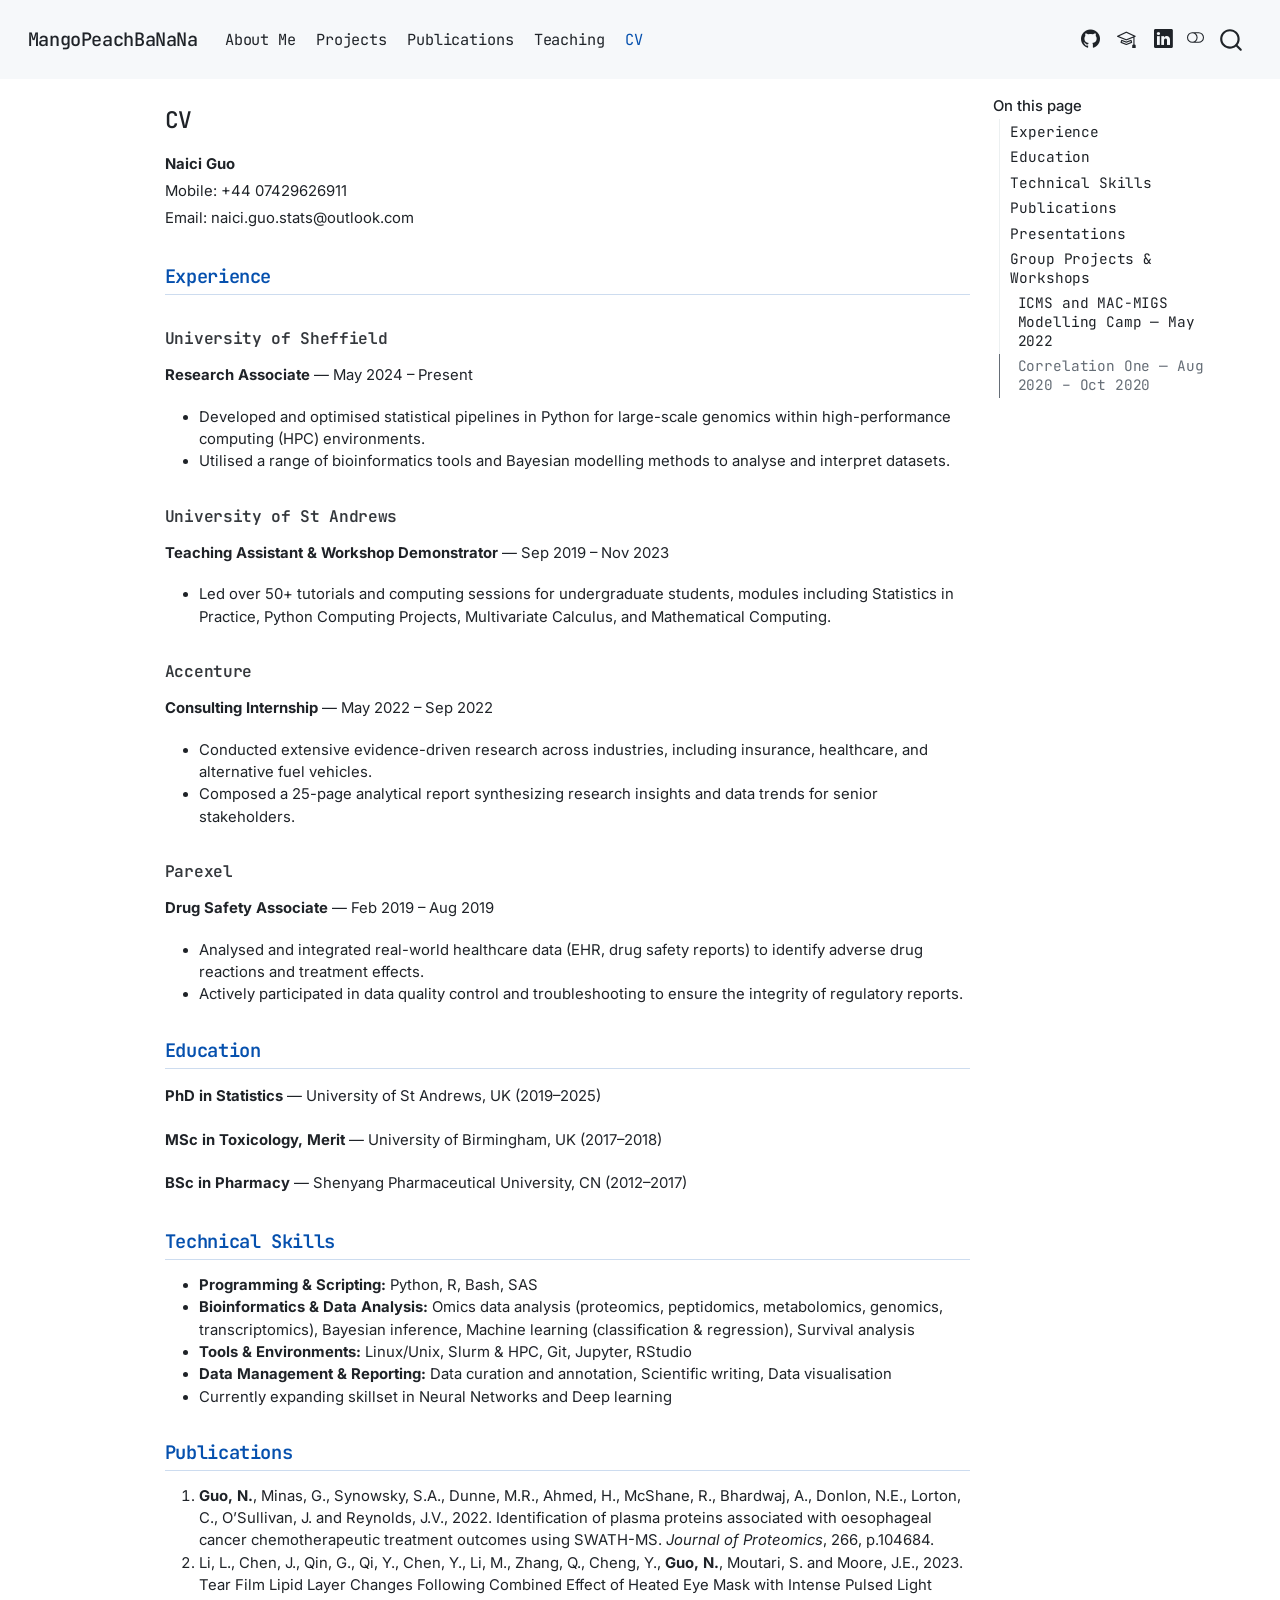
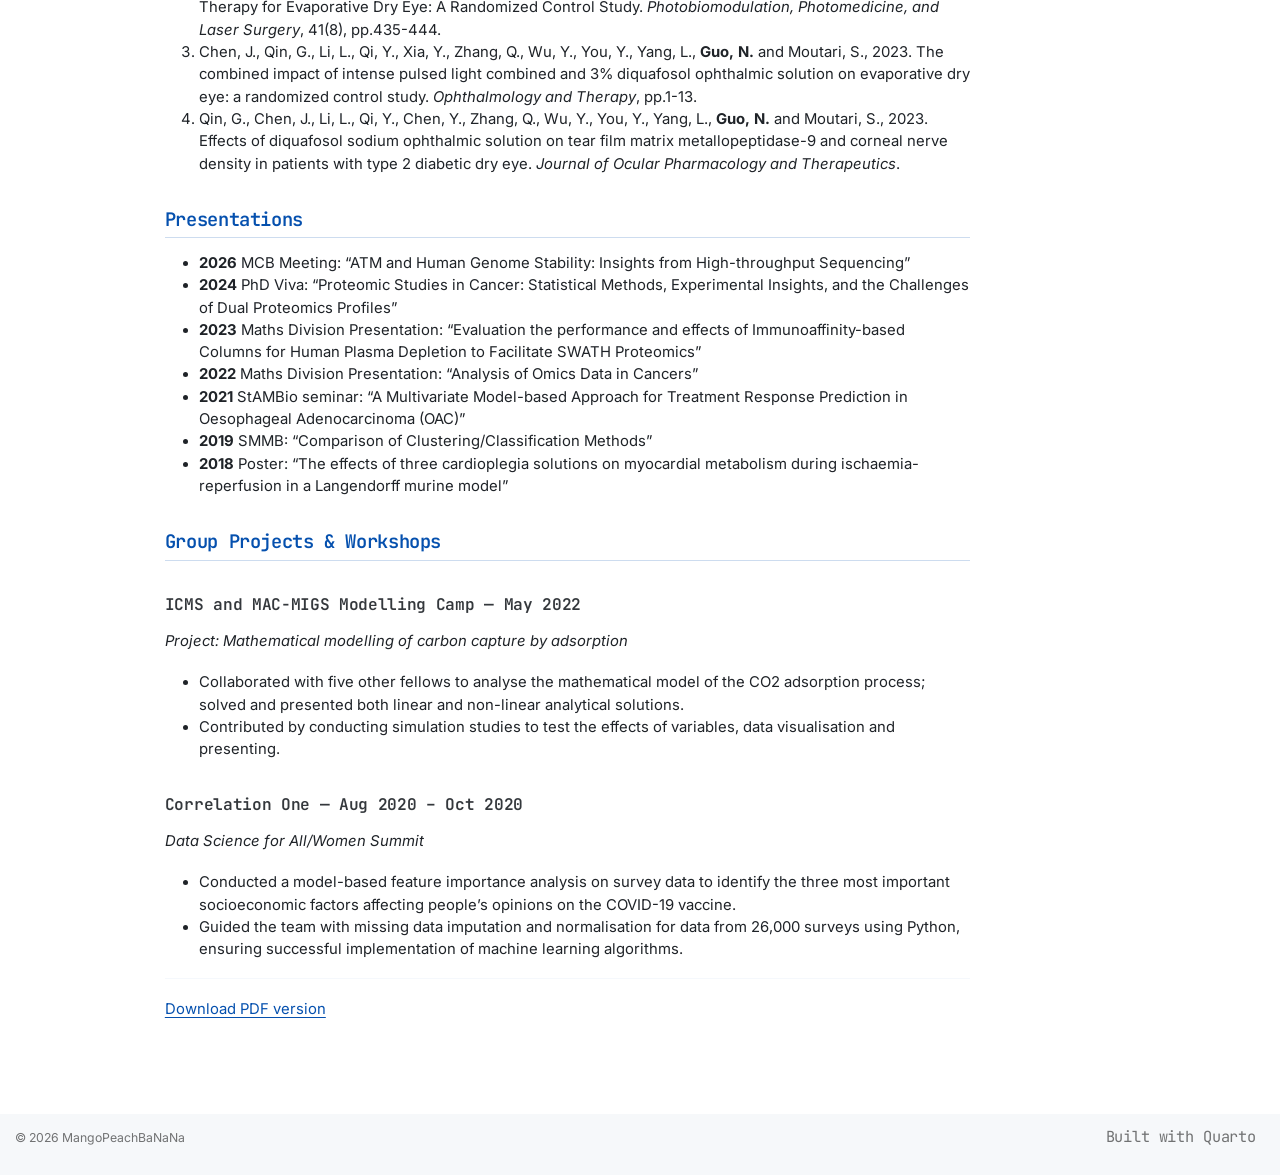
==== docs/CV.html @ f7fe8e51 "Switch to docs/ folder deployment" ====
<!DOCTYPE html>
<html xmlns="http://www.w3.org/1999/xhtml" lang="en" xml:lang="en"><head>

<meta charset="utf-8">
<meta name="generator" content="quarto-1.8.27">

<meta name="viewport" content="width=device-width, initial-scale=1.0, user-scalable=yes">


<title>CV – MangoPeachBaNaNa</title>
<style>
code{white-space: pre-wrap;}
span.smallcaps{font-variant: small-caps;}
div.columns{display: flex; gap: min(4vw, 1.5em);}
div.column{flex: auto; overflow-x: auto;}
div.hanging-indent{margin-left: 1.5em; text-indent: -1.5em;}
ul.task-list{list-style: none;}
ul.task-list li input[type="checkbox"] {
  width: 0.8em;
  margin: 0 0.8em 0.2em -1em; /* quarto-specific, see https://github.com/quarto-dev/quarto-cli/issues/4556 */ 
  vertical-align: middle;
}
</style>


<script src="site_libs/quarto-nav/quarto-nav.js"></script>
<script src="site_libs/quarto-nav/headroom.min.js"></script>
<script src="site_libs/clipboard/clipboard.min.js"></script>
<script src="site_libs/quarto-search/autocomplete.umd.js"></script>
<script src="site_libs/quarto-search/fuse.min.js"></script>
<script src="site_libs/quarto-search/quarto-search.js"></script>
<meta name="quarto:offset" content="./">
<script src="site_libs/quarto-html/quarto.js" type="module"></script>
<script src="site_libs/quarto-html/tabsets/tabsets.js" type="module"></script>
<script src="site_libs/quarto-html/axe/axe-check.js" type="module"></script>
<script src="site_libs/quarto-html/popper.min.js"></script>
<script src="site_libs/quarto-html/tippy.umd.min.js"></script>
<script src="site_libs/quarto-html/anchor.min.js"></script>
<link href="site_libs/quarto-html/tippy.css" rel="stylesheet">
<link href="site_libs/quarto-html/quarto-syntax-highlighting-1db93ad564941799b89f6d85020963cd.css" rel="stylesheet" class="quarto-color-scheme" id="quarto-text-highlighting-styles">
<link href="site_libs/quarto-html/quarto-syntax-highlighting-dark-fd24eeb1afc0716289c82790ee1a7115.css" rel="stylesheet" class="quarto-color-scheme quarto-color-alternate" id="quarto-text-highlighting-styles">
<link href="site_libs/quarto-html/quarto-syntax-highlighting-1db93ad564941799b89f6d85020963cd.css" rel="stylesheet" class="quarto-color-scheme-extra" id="quarto-text-highlighting-styles">
<script src="site_libs/bootstrap/bootstrap.min.js"></script>
<link href="site_libs/bootstrap/bootstrap-icons.css" rel="stylesheet">
<link href="site_libs/bootstrap/bootstrap-f5eb65f6535cfbf44bdd7aae90d373fe.min.css" rel="stylesheet" append-hash="true" class="quarto-color-scheme" id="quarto-bootstrap" data-mode="light">
<link href="site_libs/bootstrap/bootstrap-dark-f8e4020b0d215e789e7d30422905dccf.min.css" rel="stylesheet" append-hash="true" class="quarto-color-scheme quarto-color-alternate" id="quarto-bootstrap" data-mode="dark">
<link href="site_libs/bootstrap/bootstrap-f5eb65f6535cfbf44bdd7aae90d373fe.min.css" rel="stylesheet" append-hash="true" class="quarto-color-scheme-extra" id="quarto-bootstrap" data-mode="light">
<script id="quarto-search-options" type="application/json">{
  "location": "navbar",
  "copy-button": false,
  "collapse-after": 3,
  "panel-placement": "end",
  "type": "overlay",
  "limit": 50,
  "keyboard-shortcut": [
    "f",
    "/",
    "s"
  ],
  "show-item-context": false,
  "language": {
    "search-no-results-text": "No results",
    "search-matching-documents-text": "matching documents",
    "search-copy-link-title": "Copy link to search",
    "search-hide-matches-text": "Hide additional matches",
    "search-more-match-text": "more match in this document",
    "search-more-matches-text": "more matches in this document",
    "search-clear-button-title": "Clear",
    "search-text-placeholder": "",
    "search-detached-cancel-button-title": "Cancel",
    "search-submit-button-title": "Submit",
    "search-label": "Search"
  }
}</script>
<style>html{ scroll-behavior: smooth; }</style>


<link rel="stylesheet" href="styles.css">
</head>

<body class="nav-fixed quarto-light"><script id="quarto-html-before-body" type="application/javascript">
    const toggleBodyColorMode = (bsSheetEl) => {
      const mode = bsSheetEl.getAttribute("data-mode");
      const bodyEl = window.document.querySelector("body");
      if (mode === "dark") {
        bodyEl.classList.add("quarto-dark");
        bodyEl.classList.remove("quarto-light");
      } else {
        bodyEl.classList.add("quarto-light");
        bodyEl.classList.remove("quarto-dark");
      }
    }
    const toggleBodyColorPrimary = () => {
      const bsSheetEl = window.document.querySelector("link#quarto-bootstrap:not([rel=disabled-stylesheet])");
      if (bsSheetEl) {
        toggleBodyColorMode(bsSheetEl);
      }
    }
    const setColorSchemeToggle = (alternate) => {
      const toggles = window.document.querySelectorAll('.quarto-color-scheme-toggle');
      for (let i=0; i < toggles.length; i++) {
        const toggle = toggles[i];
        if (toggle) {
          if (alternate) {
            toggle.classList.add("alternate");
          } else {
            toggle.classList.remove("alternate");
          }
        }
      }
    };
    const toggleColorMode = (alternate) => {
      // Switch the stylesheets
      const primaryStylesheets = window.document.querySelectorAll('link.quarto-color-scheme:not(.quarto-color-alternate)');
      const alternateStylesheets = window.document.querySelectorAll('link.quarto-color-scheme.quarto-color-alternate');
      manageTransitions('#quarto-margin-sidebar .nav-link', false);
      if (alternate) {
        // note: dark is layered on light, we don't disable primary!
        enableStylesheet(alternateStylesheets);
        for (const sheetNode of alternateStylesheets) {
          if (sheetNode.id === "quarto-bootstrap") {
            toggleBodyColorMode(sheetNode);
          }
        }
      } else {
        disableStylesheet(alternateStylesheets);
        enableStylesheet(primaryStylesheets)
        toggleBodyColorPrimary();
      }
      manageTransitions('#quarto-margin-sidebar .nav-link', true);
      // Switch the toggles
      setColorSchemeToggle(alternate)
      // Hack to workaround the fact that safari doesn't
      // properly recolor the scrollbar when toggling (#1455)
      if (navigator.userAgent.indexOf('Safari') > 0 && navigator.userAgent.indexOf('Chrome') == -1) {
        manageTransitions("body", false);
        window.scrollTo(0, 1);
        setTimeout(() => {
          window.scrollTo(0, 0);
          manageTransitions("body", true);
        }, 40);
      }
    }
    const disableStylesheet = (stylesheets) => {
      for (let i=0; i < stylesheets.length; i++) {
        const stylesheet = stylesheets[i];
        stylesheet.rel = 'disabled-stylesheet';
      }
    }
    const enableStylesheet = (stylesheets) => {
      for (let i=0; i < stylesheets.length; i++) {
        const stylesheet = stylesheets[i];
        if(stylesheet.rel !== 'stylesheet') { // for Chrome, which will still FOUC without this check
          stylesheet.rel = 'stylesheet';
        }
      }
    }
    const manageTransitions = (selector, allowTransitions) => {
      const els = window.document.querySelectorAll(selector);
      for (let i=0; i < els.length; i++) {
        const el = els[i];
        if (allowTransitions) {
          el.classList.remove('notransition');
        } else {
          el.classList.add('notransition');
        }
      }
    }
    const isFileUrl = () => {
      return window.location.protocol === 'file:';
    }
    const hasAlternateSentinel = () => {
      let styleSentinel = getColorSchemeSentinel();
      if (styleSentinel !== null) {
        return styleSentinel === "alternate";
      } else {
        return false;
      }
    }
    const setStyleSentinel = (alternate) => {
      const value = alternate ? "alternate" : "default";
      if (!isFileUrl()) {
        window.localStorage.setItem("quarto-color-scheme", value);
      } else {
        localAlternateSentinel = value;
      }
    }
    const getColorSchemeSentinel = () => {
      if (!isFileUrl()) {
        const storageValue = window.localStorage.getItem("quarto-color-scheme");
        return storageValue != null ? storageValue : localAlternateSentinel;
      } else {
        return localAlternateSentinel;
      }
    }
    const toggleGiscusIfUsed = (isAlternate, darkModeDefault) => {
      const baseTheme = document.querySelector('#giscus-base-theme')?.value ?? 'light';
      const alternateTheme = document.querySelector('#giscus-alt-theme')?.value ?? 'dark';
      let newTheme = '';
      if(authorPrefersDark) {
        newTheme = isAlternate ? baseTheme : alternateTheme;
      } else {
        newTheme = isAlternate ? alternateTheme : baseTheme;
      }
      const changeGiscusTheme = () => {
        // From: https://github.com/giscus/giscus/issues/336
        const sendMessage = (message) => {
          const iframe = document.querySelector('iframe.giscus-frame');
          if (!iframe) return;
          iframe.contentWindow.postMessage({ giscus: message }, 'https://giscus.app');
        }
        sendMessage({
          setConfig: {
            theme: newTheme
          }
        });
      }
      const isGiscussLoaded = window.document.querySelector('iframe.giscus-frame') !== null;
      if (isGiscussLoaded) {
        changeGiscusTheme();
      }
    };
    const authorPrefersDark = false;
    const queryPrefersDark = window.matchMedia('(prefers-color-scheme: dark)');
    const darkModeDefault = queryPrefersDark.matches;
      document.querySelector('link#quarto-text-highlighting-styles.quarto-color-scheme-extra').rel = 'disabled-stylesheet';
      document.querySelector('link#quarto-bootstrap.quarto-color-scheme-extra').rel = 'disabled-stylesheet';
    let localAlternateSentinel = darkModeDefault ? 'alternate' : 'default';
    // Dark / light mode switch
    window.quartoToggleColorScheme = () => {
      // Read the current dark / light value
      let toAlternate = !hasAlternateSentinel();
      toggleColorMode(toAlternate);
      setStyleSentinel(toAlternate);
      toggleGiscusIfUsed(toAlternate, darkModeDefault);
      window.dispatchEvent(new Event('resize'));
    };
    queryPrefersDark.addEventListener("change", e => {
      if(window.localStorage.getItem("quarto-color-scheme") !== null)
        return;
      const alternate = e.matches
      toggleColorMode(alternate);
      localAlternateSentinel = e.matches ? 'alternate' : 'default'; // this is used alongside local storage!
      toggleGiscusIfUsed(alternate, darkModeDefault);
    });
    // Switch to dark mode if need be
    if (hasAlternateSentinel()) {
      toggleColorMode(true);
    } else {
      toggleColorMode(false);
    }
  </script>

<div id="quarto-search-results"></div>
  <header id="quarto-header" class="headroom fixed-top">
    <nav class="navbar navbar-expand-lg " data-bs-theme="dark">
      <div class="navbar-container container-fluid">
      <div class="navbar-brand-container mx-auto">
    <a class="navbar-brand" href="./index.html">
    <span class="navbar-title">MangoPeachBaNaNa</span>
    </a>
  </div>
            <div id="quarto-search" class="" title="Search"></div>
          <button class="navbar-toggler" type="button" data-bs-toggle="collapse" data-bs-target="#navbarCollapse" aria-controls="navbarCollapse" role="menu" aria-expanded="false" aria-label="Toggle navigation" onclick="if (window.quartoToggleHeadroom) { window.quartoToggleHeadroom(); }">
  <span class="navbar-toggler-icon"></span>
</button>
          <div class="collapse navbar-collapse" id="navbarCollapse">
            <ul class="navbar-nav navbar-nav-scroll me-auto">
  <li class="nav-item">
    <a class="nav-link" href="./index.html"> 
<span class="menu-text">About Me</span></a>
  </li>  
  <li class="nav-item">
    <a class="nav-link" href="./projects.html"> 
<span class="menu-text">Projects</span></a>
  </li>  
  <li class="nav-item">
    <a class="nav-link" href="./publications.html"> 
<span class="menu-text">Publications</span></a>
  </li>  
  <li class="nav-item">
    <a class="nav-link" href="./teaching.html"> 
<span class="menu-text">Teaching</span></a>
  </li>  
  <li class="nav-item">
    <a class="nav-link active" href="./CV.html" aria-current="page"> 
<span class="menu-text">CV</span></a>
  </li>  
</ul>
            <ul class="navbar-nav navbar-nav-scroll ms-auto">
  <li class="nav-item compact">
    <a class="nav-link" href="https://github.com/MangoPeachBaNaNa"> <i class="bi bi-github" role="img">
</i> 
<span class="menu-text"></span></a>
  </li>  
  <li class="nav-item compact">
    <a class="nav-link" href="https://scholar.google.com/citations?user=-y4a2zUAAAAJ&amp;hl=en" target="_blank"> <i class="bi bi-mortarboard" role="img" aria-label="Google Scholar">
</i> 
<span class="menu-text"></span></a>
  </li>  
  <li class="nav-item compact">
    <a class="nav-link" href="https://www.linkedin.com/in/naici-guo/"> <i class="bi bi-linkedin" role="img">
</i> 
<span class="menu-text"></span></a>
  </li>  
</ul>
          </div> <!-- /navcollapse -->
            <div class="quarto-navbar-tools">
  <a href="" class="quarto-color-scheme-toggle quarto-navigation-tool  px-1" onclick="window.quartoToggleColorScheme(); return false;" title="Toggle dark mode"><i class="bi"></i></a>
</div>
      </div> <!-- /container-fluid -->
    </nav>
</header>
<!-- content -->
<div id="quarto-content" class="quarto-container page-columns page-rows-contents page-layout-article page-navbar">
<!-- sidebar -->
<!-- margin-sidebar -->
    <div id="quarto-margin-sidebar" class="sidebar margin-sidebar">
        <nav id="TOC" role="doc-toc" class="toc-active">
    <h2 id="toc-title">On this page</h2>
   
  <ul>
  <li><a href="#experience" id="toc-experience" class="nav-link active" data-scroll-target="#experience">Experience</a>
  <ul class="collapse">
  <li><a href="#university-of-sheffield" id="toc-university-of-sheffield" class="nav-link" data-scroll-target="#university-of-sheffield">University of Sheffield</a></li>
  <li><a href="#university-of-st-andrews" id="toc-university-of-st-andrews" class="nav-link" data-scroll-target="#university-of-st-andrews">University of St Andrews</a></li>
  <li><a href="#accenture" id="toc-accenture" class="nav-link" data-scroll-target="#accenture">Accenture</a></li>
  <li><a href="#parexel" id="toc-parexel" class="nav-link" data-scroll-target="#parexel">Parexel</a></li>
  </ul></li>
  <li><a href="#education" id="toc-education" class="nav-link" data-scroll-target="#education">Education</a></li>
  <li><a href="#technical-skills" id="toc-technical-skills" class="nav-link" data-scroll-target="#technical-skills">Technical Skills</a></li>
  <li><a href="#publications" id="toc-publications" class="nav-link" data-scroll-target="#publications">Publications</a></li>
  <li><a href="#presentations" id="toc-presentations" class="nav-link" data-scroll-target="#presentations">Presentations</a></li>
  <li><a href="#group-projects-workshops" id="toc-group-projects-workshops" class="nav-link" data-scroll-target="#group-projects-workshops">Group Projects &amp; Workshops</a>
  <ul class="collapse">
  <li><a href="#icms-and-mac-migs-modelling-camp-may-2022" id="toc-icms-and-mac-migs-modelling-camp-may-2022" class="nav-link" data-scroll-target="#icms-and-mac-migs-modelling-camp-may-2022">ICMS and MAC-MIGS Modelling Camp — May 2022</a></li>
  <li><a href="#correlation-one-aug-2020-oct-2020" id="toc-correlation-one-aug-2020-oct-2020" class="nav-link" data-scroll-target="#correlation-one-aug-2020-oct-2020">Correlation One — Aug 2020 – Oct 2020</a></li>
  </ul></li>
  </ul>
</nav>
    </div>
<!-- main -->
<main class="content" id="quarto-document-content">


<header id="title-block-header" class="quarto-title-block default">
<div class="quarto-title">
<h1 class="title">CV</h1>
</div>



<div class="quarto-title-meta">

    
  
    
  </div>
  


</header>


<p><strong>Naici Guo</strong><br>
Mobile: +44 07429626911<br>
Email: naici.guo.stats@outlook.com</p>
<section id="experience" class="level2">
<h2 class="anchored" data-anchor-id="experience">Experience</h2>
<section id="university-of-sheffield" class="level3">
<h3 class="anchored" data-anchor-id="university-of-sheffield">University of Sheffield</h3>
<p><strong>Research Associate</strong> — May 2024 – Present</p>
<ul>
<li>Developed and optimised statistical pipelines in Python for large-scale genomics within high-performance computing (HPC) environments.</li>
<li>Utilised a range of bioinformatics tools and Bayesian modelling methods to analyse and interpret datasets.</li>
</ul>
</section>
<section id="university-of-st-andrews" class="level3">
<h3 class="anchored" data-anchor-id="university-of-st-andrews">University of St Andrews</h3>
<p><strong>Teaching Assistant &amp; Workshop Demonstrator</strong> — Sep 2019 – Nov 2023</p>
<ul>
<li>Led over 50+ tutorials and computing sessions for undergraduate students, modules including Statistics in Practice, Python Computing Projects, Multivariate Calculus, and Mathematical Computing.</li>
</ul>
</section>
<section id="accenture" class="level3">
<h3 class="anchored" data-anchor-id="accenture">Accenture</h3>
<p><strong>Consulting Internship</strong> — May 2022 – Sep 2022</p>
<ul>
<li>Conducted extensive evidence-driven research across industries, including insurance, healthcare, and alternative fuel vehicles.</li>
<li>Composed a 25-page analytical report synthesizing research insights and data trends for senior stakeholders.</li>
</ul>
</section>
<section id="parexel" class="level3">
<h3 class="anchored" data-anchor-id="parexel">Parexel</h3>
<p><strong>Drug Safety Associate</strong> — Feb 2019 – Aug 2019</p>
<ul>
<li>Analysed and integrated real-world healthcare data (EHR, drug safety reports) to identify adverse drug reactions and treatment effects.</li>
<li>Actively participated in data quality control and troubleshooting to ensure the integrity of regulatory reports.</li>
</ul>
</section>
</section>
<section id="education" class="level2">
<h2 class="anchored" data-anchor-id="education">Education</h2>
<p><strong>PhD in Statistics</strong> — University of St Andrews, UK (2019–2025)</p>
<p><strong>MSc in Toxicology, Merit</strong> — University of Birmingham, UK (2017–2018)</p>
<p><strong>BSc in Pharmacy</strong> — Shenyang Pharmaceutical University, CN (2012–2017)</p>
</section>
<section id="technical-skills" class="level2">
<h2 class="anchored" data-anchor-id="technical-skills">Technical Skills</h2>
<ul>
<li><strong>Programming &amp; Scripting:</strong> Python, R, Bash, SAS</li>
<li><strong>Bioinformatics &amp; Data Analysis:</strong> Omics data analysis (proteomics, peptidomics, metabolomics, genomics, transcriptomics), Bayesian inference, Machine learning (classification &amp; regression), Survival analysis</li>
<li><strong>Tools &amp; Environments:</strong> Linux/Unix, Slurm &amp; HPC, Git, Jupyter, RStudio</li>
<li><strong>Data Management &amp; Reporting:</strong> Data curation and annotation, Scientific writing, Data visualisation</li>
<li>Currently expanding skillset in Neural Networks and Deep learning</li>
</ul>
</section>
<section id="publications" class="level2">
<h2 class="anchored" data-anchor-id="publications">Publications</h2>
<ol type="1">
<li><strong>Guo, N.</strong>, Minas, G., Synowsky, S.A., Dunne, M.R., Ahmed, H., McShane, R., Bhardwaj, A., Donlon, N.E., Lorton, C., O’Sullivan, J. and Reynolds, J.V., 2022. Identification of plasma proteins associated with oesophageal cancer chemotherapeutic treatment outcomes using SWATH-MS. <em>Journal of Proteomics</em>, 266, p.104684.</li>
<li>Li, L., Chen, J., Qin, G., Qi, Y., Chen, Y., Li, M., Zhang, Q., Cheng, Y., <strong>Guo, N.</strong>, Moutari, S. and Moore, J.E., 2023. Tear Film Lipid Layer Changes Following Combined Effect of Heated Eye Mask with Intense Pulsed Light Therapy for Evaporative Dry Eye: A Randomized Control Study. <em>Photobiomodulation, Photomedicine, and Laser Surgery</em>, 41(8), pp.435-444.</li>
<li>Chen, J., Qin, G., Li, L., Qi, Y., Xia, Y., Zhang, Q., Wu, Y., You, Y., Yang, L., <strong>Guo, N.</strong> and Moutari, S., 2023. The combined impact of intense pulsed light combined and 3% diquafosol ophthalmic solution on evaporative dry eye: a randomized control study. <em>Ophthalmology and Therapy</em>, pp.1-13.</li>
<li>Qin, G., Chen, J., Li, L., Qi, Y., Chen, Y., Zhang, Q., Wu, Y., You, Y., Yang, L., <strong>Guo, N.</strong> and Moutari, S., 2023. Effects of diquafosol sodium ophthalmic solution on tear film matrix metallopeptidase-9 and corneal nerve density in patients with type 2 diabetic dry eye. <em>Journal of Ocular Pharmacology and Therapeutics</em>.</li>
</ol>
</section>
<section id="presentations" class="level2">
<h2 class="anchored" data-anchor-id="presentations">Presentations</h2>
<ul>
<li><strong>2026</strong> MCB Meeting: “ATM and Human Genome Stability: Insights from High-throughput Sequencing”</li>
<li><strong>2024</strong> PhD Viva: “Proteomic Studies in Cancer: Statistical Methods, Experimental Insights, and the Challenges of Dual Proteomics Profiles”</li>
<li><strong>2023</strong> Maths Division Presentation: “Evaluation the performance and effects of Immunoaffinity-based Columns for Human Plasma Depletion to Facilitate SWATH Proteomics”</li>
<li><strong>2022</strong> Maths Division Presentation: “Analysis of Omics Data in Cancers”</li>
<li><strong>2021</strong> StAMBio seminar: “A Multivariate Model-based Approach for Treatment Response Prediction in Oesophageal Adenocarcinoma (OAC)”</li>
<li><strong>2019</strong> SMMB: “Comparison of Clustering/Classification Methods”</li>
<li><strong>2018</strong> Poster: “The effects of three cardioplegia solutions on myocardial metabolism during ischaemia-reperfusion in a Langendorff murine model”</li>
</ul>
</section>
<section id="group-projects-workshops" class="level2">
<h2 class="anchored" data-anchor-id="group-projects-workshops">Group Projects &amp; Workshops</h2>
<section id="icms-and-mac-migs-modelling-camp-may-2022" class="level3">
<h3 class="anchored" data-anchor-id="icms-and-mac-migs-modelling-camp-may-2022">ICMS and MAC-MIGS Modelling Camp — May 2022</h3>
<p><em>Project: Mathematical modelling of carbon capture by adsorption</em></p>
<ul>
<li>Collaborated with five other fellows to analyse the mathematical model of the CO2 adsorption process; solved and presented both linear and non-linear analytical solutions.</li>
<li>Contributed by conducting simulation studies to test the effects of variables, data visualisation and presenting.</li>
</ul>
</section>
<section id="correlation-one-aug-2020-oct-2020" class="level3">
<h3 class="anchored" data-anchor-id="correlation-one-aug-2020-oct-2020">Correlation One — Aug 2020 – Oct 2020</h3>
<p><em>Data Science for All/Women Summit</em></p>
<ul>
<li>Conducted a model-based feature importance analysis on survey data to identify the three most important socioeconomic factors affecting people’s opinions on the COVID-19 vaccine.</li>
<li>Guided the team with missing data imputation and normalisation for data from 26,000 surveys using Python, ensuring successful implementation of machine learning algorithms.</li>
</ul>
<hr>
<p><a href="files/cv.pdf">Download PDF version</a></p>


</section>
</section>

</main> <!-- /main -->
<script id="quarto-html-after-body" type="application/javascript">
  window.document.addEventListener("DOMContentLoaded", function (event) {
    // Ensure there is a toggle, if there isn't float one in the top right
    if (window.document.querySelector('.quarto-color-scheme-toggle') === null) {
      const a = window.document.createElement('a');
      a.classList.add('top-right');
      a.classList.add('quarto-color-scheme-toggle');
      a.href = "";
      a.onclick = function() { try { window.quartoToggleColorScheme(); } catch {} return false; };
      const i = window.document.createElement("i");
      i.classList.add('bi');
      a.appendChild(i);
      window.document.body.appendChild(a);
    }
    setColorSchemeToggle(hasAlternateSentinel())
    const icon = "";
    const anchorJS = new window.AnchorJS();
    anchorJS.options = {
      placement: 'right',
      icon: icon
    };
    anchorJS.add('.anchored');
    const isCodeAnnotation = (el) => {
      for (const clz of el.classList) {
        if (clz.startsWith('code-annotation-')) {                     
          return true;
        }
      }
      return false;
    }
    const onCopySuccess = function(e) {
      // button target
      const button = e.trigger;
      // don't keep focus
      button.blur();
      // flash "checked"
      button.classList.add('code-copy-button-checked');
      var currentTitle = button.getAttribute("title");
      button.setAttribute("title", "Copied!");
      let tooltip;
      if (window.bootstrap) {
        button.setAttribute("data-bs-toggle", "tooltip");
        button.setAttribute("data-bs-placement", "left");
        button.setAttribute("data-bs-title", "Copied!");
        tooltip = new bootstrap.Tooltip(button, 
          { trigger: "manual", 
            customClass: "code-copy-button-tooltip",
            offset: [0, -8]});
        tooltip.show();    
      }
      setTimeout(function() {
        if (tooltip) {
          tooltip.hide();
          button.removeAttribute("data-bs-title");
          button.removeAttribute("data-bs-toggle");
          button.removeAttribute("data-bs-placement");
        }
        button.setAttribute("title", currentTitle);
        button.classList.remove('code-copy-button-checked');
      }, 1000);
      // clear code selection
      e.clearSelection();
    }
    const getTextToCopy = function(trigger) {
      const outerScaffold = trigger.parentElement.cloneNode(true);
      const codeEl = outerScaffold.querySelector('code');
      for (const childEl of codeEl.children) {
        if (isCodeAnnotation(childEl)) {
          childEl.remove();
        }
      }
      return codeEl.innerText;
    }
    const clipboard = new window.ClipboardJS('.code-copy-button:not([data-in-quarto-modal])', {
      text: getTextToCopy
    });
    clipboard.on('success', onCopySuccess);
    if (window.document.getElementById('quarto-embedded-source-code-modal')) {
      const clipboardModal = new window.ClipboardJS('.code-copy-button[data-in-quarto-modal]', {
        text: getTextToCopy,
        container: window.document.getElementById('quarto-embedded-source-code-modal')
      });
      clipboardModal.on('success', onCopySuccess);
    }
      var localhostRegex = new RegExp(/^(?:http|https):\/\/localhost\:?[0-9]*\//);
      var mailtoRegex = new RegExp(/^mailto:/);
        var filterRegex = new RegExp("https:\/\/MangoPeachBaNaNa\.github\.io");
      var isInternal = (href) => {
          return filterRegex.test(href) || localhostRegex.test(href) || mailtoRegex.test(href);
      }
      // Inspect non-navigation links and adorn them if external
     var links = window.document.querySelectorAll('a[href]:not(.nav-link):not(.navbar-brand):not(.toc-action):not(.sidebar-link):not(.sidebar-item-toggle):not(.pagination-link):not(.no-external):not([aria-hidden]):not(.dropdown-item):not(.quarto-navigation-tool):not(.about-link)');
      for (var i=0; i<links.length; i++) {
        const link = links[i];
        if (!isInternal(link.href)) {
          // undo the damage that might have been done by quarto-nav.js in the case of
          // links that we want to consider external
          if (link.dataset.originalHref !== undefined) {
            link.href = link.dataset.originalHref;
          }
        }
      }
    function tippyHover(el, contentFn, onTriggerFn, onUntriggerFn) {
      const config = {
        allowHTML: true,
        maxWidth: 500,
        delay: 100,
        arrow: false,
        appendTo: function(el) {
            return el.parentElement;
        },
        interactive: true,
        interactiveBorder: 10,
        theme: 'quarto',
        placement: 'bottom-start',
      };
      if (contentFn) {
        config.content = contentFn;
      }
      if (onTriggerFn) {
        config.onTrigger = onTriggerFn;
      }
      if (onUntriggerFn) {
        config.onUntrigger = onUntriggerFn;
      }
      window.tippy(el, config); 
    }
    const noterefs = window.document.querySelectorAll('a[role="doc-noteref"]');
    for (var i=0; i<noterefs.length; i++) {
      const ref = noterefs[i];
      tippyHover(ref, function() {
        // use id or data attribute instead here
        let href = ref.getAttribute('data-footnote-href') || ref.getAttribute('href');
        try { href = new URL(href).hash; } catch {}
        const id = href.replace(/^#\/?/, "");
        const note = window.document.getElementById(id);
        if (note) {
          return note.innerHTML;
        } else {
          return "";
        }
      });
    }
    const xrefs = window.document.querySelectorAll('a.quarto-xref');
    const processXRef = (id, note) => {
      // Strip column container classes
      const stripColumnClz = (el) => {
        el.classList.remove("page-full", "page-columns");
        if (el.children) {
          for (const child of el.children) {
            stripColumnClz(child);
          }
        }
      }
      stripColumnClz(note)
      if (id === null || id.startsWith('sec-')) {
        // Special case sections, only their first couple elements
        const container = document.createElement("div");
        if (note.children && note.children.length > 2) {
          container.appendChild(note.children[0].cloneNode(true));
          for (let i = 1; i < note.children.length; i++) {
            const child = note.children[i];
            if (child.tagName === "P" && child.innerText === "") {
              continue;
            } else {
              container.appendChild(child.cloneNode(true));
              break;
            }
          }
          if (window.Quarto?.typesetMath) {
            window.Quarto.typesetMath(container);
          }
          return container.innerHTML
        } else {
          if (window.Quarto?.typesetMath) {
            window.Quarto.typesetMath(note);
          }
          return note.innerHTML;
        }
      } else {
        // Remove any anchor links if they are present
        const anchorLink = note.querySelector('a.anchorjs-link');
        if (anchorLink) {
          anchorLink.remove();
        }
        if (window.Quarto?.typesetMath) {
          window.Quarto.typesetMath(note);
        }
        if (note.classList.contains("callout")) {
          return note.outerHTML;
        } else {
          return note.innerHTML;
        }
      }
    }
    for (var i=0; i<xrefs.length; i++) {
      const xref = xrefs[i];
      tippyHover(xref, undefined, function(instance) {
        instance.disable();
        let url = xref.getAttribute('href');
        let hash = undefined; 
        if (url.startsWith('#')) {
          hash = url;
        } else {
          try { hash = new URL(url).hash; } catch {}
        }
        if (hash) {
          const id = hash.replace(/^#\/?/, "");
          const note = window.document.getElementById(id);
          if (note !== null) {
            try {
              const html = processXRef(id, note.cloneNode(true));
              instance.setContent(html);
            } finally {
              instance.enable();
              instance.show();
            }
          } else {
            // See if we can fetch this
            fetch(url.split('#')[0])
            .then(res => res.text())
            .then(html => {
              const parser = new DOMParser();
              const htmlDoc = parser.parseFromString(html, "text/html");
              const note = htmlDoc.getElementById(id);
              if (note !== null) {
                const html = processXRef(id, note);
                instance.setContent(html);
              } 
            }).finally(() => {
              instance.enable();
              instance.show();
            });
          }
        } else {
          // See if we can fetch a full url (with no hash to target)
          // This is a special case and we should probably do some content thinning / targeting
          fetch(url)
          .then(res => res.text())
          .then(html => {
            const parser = new DOMParser();
            const htmlDoc = parser.parseFromString(html, "text/html");
            const note = htmlDoc.querySelector('main.content');
            if (note !== null) {
              // This should only happen for chapter cross references
              // (since there is no id in the URL)
              // remove the first header
              if (note.children.length > 0 && note.children[0].tagName === "HEADER") {
                note.children[0].remove();
              }
              const html = processXRef(null, note);
              instance.setContent(html);
            } 
          }).finally(() => {
            instance.enable();
            instance.show();
          });
        }
      }, function(instance) {
      });
    }
        let selectedAnnoteEl;
        const selectorForAnnotation = ( cell, annotation) => {
          let cellAttr = 'data-code-cell="' + cell + '"';
          let lineAttr = 'data-code-annotation="' +  annotation + '"';
          const selector = 'span[' + cellAttr + '][' + lineAttr + ']';
          return selector;
        }
        const selectCodeLines = (annoteEl) => {
          const doc = window.document;
          const targetCell = annoteEl.getAttribute("data-target-cell");
          const targetAnnotation = annoteEl.getAttribute("data-target-annotation");
          const annoteSpan = window.document.querySelector(selectorForAnnotation(targetCell, targetAnnotation));
          const lines = annoteSpan.getAttribute("data-code-lines").split(",");
          const lineIds = lines.map((line) => {
            return targetCell + "-" + line;
          })
          let top = null;
          let height = null;
          let parent = null;
          if (lineIds.length > 0) {
              //compute the position of the single el (top and bottom and make a div)
              const el = window.document.getElementById(lineIds[0]);
              top = el.offsetTop;
              height = el.offsetHeight;
              parent = el.parentElement.parentElement;
            if (lineIds.length > 1) {
              const lastEl = window.document.getElementById(lineIds[lineIds.length - 1]);
              const bottom = lastEl.offsetTop + lastEl.offsetHeight;
              height = bottom - top;
            }
            if (top !== null && height !== null && parent !== null) {
              // cook up a div (if necessary) and position it 
              let div = window.document.getElementById("code-annotation-line-highlight");
              if (div === null) {
                div = window.document.createElement("div");
                div.setAttribute("id", "code-annotation-line-highlight");
                div.style.position = 'absolute';
                parent.appendChild(div);
              }
              div.style.top = top - 2 + "px";
              div.style.height = height + 4 + "px";
              div.style.left = 0;
              let gutterDiv = window.document.getElementById("code-annotation-line-highlight-gutter");
              if (gutterDiv === null) {
                gutterDiv = window.document.createElement("div");
                gutterDiv.setAttribute("id", "code-annotation-line-highlight-gutter");
                gutterDiv.style.position = 'absolute';
                const codeCell = window.document.getElementById(targetCell);
                const gutter = codeCell.querySelector('.code-annotation-gutter');
                gutter.appendChild(gutterDiv);
              }
              gutterDiv.style.top = top - 2 + "px";
              gutterDiv.style.height = height + 4 + "px";
            }
            selectedAnnoteEl = annoteEl;
          }
        };
        const unselectCodeLines = () => {
          const elementsIds = ["code-annotation-line-highlight", "code-annotation-line-highlight-gutter"];
          elementsIds.forEach((elId) => {
            const div = window.document.getElementById(elId);
            if (div) {
              div.remove();
            }
          });
          selectedAnnoteEl = undefined;
        };
          // Handle positioning of the toggle
      window.addEventListener(
        "resize",
        throttle(() => {
          elRect = undefined;
          if (selectedAnnoteEl) {
            selectCodeLines(selectedAnnoteEl);
          }
        }, 10)
      );
      function throttle(fn, ms) {
      let throttle = false;
      let timer;
        return (...args) => {
          if(!throttle) { // first call gets through
              fn.apply(this, args);
              throttle = true;
          } else { // all the others get throttled
              if(timer) clearTimeout(timer); // cancel #2
              timer = setTimeout(() => {
                fn.apply(this, args);
                timer = throttle = false;
              }, ms);
          }
        };
      }
        // Attach click handler to the DT
        const annoteDls = window.document.querySelectorAll('dt[data-target-cell]');
        for (const annoteDlNode of annoteDls) {
          annoteDlNode.addEventListener('click', (event) => {
            const clickedEl = event.target;
            if (clickedEl !== selectedAnnoteEl) {
              unselectCodeLines();
              const activeEl = window.document.querySelector('dt[data-target-cell].code-annotation-active');
              if (activeEl) {
                activeEl.classList.remove('code-annotation-active');
              }
              selectCodeLines(clickedEl);
              clickedEl.classList.add('code-annotation-active');
            } else {
              // Unselect the line
              unselectCodeLines();
              clickedEl.classList.remove('code-annotation-active');
            }
          });
        }
    const findCites = (el) => {
      const parentEl = el.parentElement;
      if (parentEl) {
        const cites = parentEl.dataset.cites;
        if (cites) {
          return {
            el,
            cites: cites.split(' ')
          };
        } else {
          return findCites(el.parentElement)
        }
      } else {
        return undefined;
      }
    };
    var bibliorefs = window.document.querySelectorAll('a[role="doc-biblioref"]');
    for (var i=0; i<bibliorefs.length; i++) {
      const ref = bibliorefs[i];
      const citeInfo = findCites(ref);
      if (citeInfo) {
        tippyHover(citeInfo.el, function() {
          var popup = window.document.createElement('div');
          citeInfo.cites.forEach(function(cite) {
            var citeDiv = window.document.createElement('div');
            citeDiv.classList.add('hanging-indent');
            citeDiv.classList.add('csl-entry');
            var biblioDiv = window.document.getElementById('ref-' + cite);
            if (biblioDiv) {
              citeDiv.innerHTML = biblioDiv.innerHTML;
            }
            popup.appendChild(citeDiv);
          });
          return popup.innerHTML;
        });
      }
    }
  });
  </script>
</div> <!-- /content -->
<footer class="footer">
  <div class="nav-footer">
    <div class="nav-footer-left">
<p>© 2026 MangoPeachBaNaNa</p>
</div>   
    <div class="nav-footer-center">
      &nbsp;
    </div>
    <div class="nav-footer-right">
      <ul class="footer-items list-unstyled">
    <li class="nav-item">
    <a class="nav-link" href="https://quarto.org">
<p>Built with Quarto</p>
</a>
  </li>  
</ul>
    </div>
  </div>
</footer>




<script src="site_libs/quarto-html/zenscroll-min.js"></script>
</body></html>
---- docs/site_libs/quarto-html/tippy.css ----
.tippy-box[data-animation=fade][data-state=hidden]{opacity:0}[data-tippy-root]{max-width:calc(100vw - 10px)}.tippy-box{position:relative;background-color:#333;color:#fff;border-radius:4px;font-size:14px;line-height:1.4;white-space:normal;outline:0;transition-property:transform,visibility,opacity}.tippy-box[data-placement^=top]>.tippy-arrow{bottom:0}.tippy-box[data-placement^=top]>.tippy-arrow:before{bottom:-7px;left:0;border-width:8px 8px 0;border-top-color:initial;transform-origin:center top}.tippy-box[data-placement^=bottom]>.tippy-arrow{top:0}.tippy-box[data-placement^=bottom]>.tippy-arrow:before{top:-7px;left:0;border-width:0 8px 8px;border-bottom-color:initial;transform-origin:center bottom}.tippy-box[data-placement^=left]>.tippy-arrow{right:0}.tippy-box[data-placement^=left]>.tippy-arrow:before{border-width:8px 0 8px 8px;border-left-color:initial;right:-7px;transform-origin:center left}.tippy-box[data-placement^=right]>.tippy-arrow{left:0}.tippy-box[data-placement^=right]>.tippy-arrow:before{left:-7px;border-width:8px 8px 8px 0;border-right-color:initial;transform-origin:center right}.tippy-box[data-inertia][data-state=visible]{transition-timing-function:cubic-bezier(.54,1.5,.38,1.11)}.tippy-arrow{width:16px;height:16px;color:#333}.tippy-arrow:before{content:"";position:absolute;border-color:transparent;border-style:solid}.tippy-content{position:relative;padding:5px 9px;z-index:1}
---- docs/site_libs/quarto-html/quarto-syntax-highlighting-1db93ad564941799b89f6d85020963cd.css ----
/* quarto syntax highlight colors */
:root {
  --quarto-hl-ot-color: #003B4F;
  --quarto-hl-at-color: #657422;
  --quarto-hl-ss-color: #20794D;
  --quarto-hl-an-color: #5E5E5E;
  --quarto-hl-fu-color: #4758AB;
  --quarto-hl-st-color: #20794D;
  --quarto-hl-cf-color: #003B4F;
  --quarto-hl-op-color: #5E5E5E;
  --quarto-hl-er-color: #AD0000;
  --quarto-hl-bn-color: #AD0000;
  --quarto-hl-al-color: #AD0000;
  --quarto-hl-va-color: #111111;
  --quarto-hl-bu-color: inherit;
  --quarto-hl-ex-color: inherit;
  --quarto-hl-pp-color: #AD0000;
  --quarto-hl-in-color: #5E5E5E;
  --quarto-hl-vs-color: #20794D;
  --quarto-hl-wa-color: #5E5E5E;
  --quarto-hl-do-color: #5E5E5E;
  --quarto-hl-im-color: #00769E;
  --quarto-hl-ch-color: #20794D;
  --quarto-hl-dt-color: #AD0000;
  --quarto-hl-fl-color: #AD0000;
  --quarto-hl-co-color: #5E5E5E;
  --quarto-hl-cv-color: #5E5E5E;
  --quarto-hl-cn-color: #8f5902;
  --quarto-hl-sc-color: #5E5E5E;
  --quarto-hl-dv-color: #AD0000;
  --quarto-hl-kw-color: #003B4F;
}

/* other quarto variables */
:root {
  --quarto-font-monospace: "JetBrains Mono", "Fira Code", "SF Mono", Menlo, Monaco, "Cascadia Code", monospace;
}

/* syntax highlight based on Pandoc's rules */
pre > code.sourceCode > span {
  color: #003B4F;
}

code.sourceCode > span {
  color: #003B4F;
}

div.sourceCode,
div.sourceCode pre.sourceCode {
  color: #003B4F;
}

/* Normal */
code span {
  color: #003B4F;
}

/* Alert */
code span.al {
  color: #AD0000;
  font-style: inherit;
}

/* Annotation */
code span.an {
  color: #5E5E5E;
  font-style: inherit;
}

/* Attribute */
code span.at {
  color: #657422;
  font-style: inherit;
}

/* BaseN */
code span.bn {
  color: #AD0000;
  font-style: inherit;
}

/* BuiltIn */
code span.bu {
  font-style: inherit;
}

/* ControlFlow */
code span.cf {
  color: #003B4F;
  font-weight: bold;
  font-style: inherit;
}

/* Char */
code span.ch {
  color: #20794D;
  font-style: inherit;
}

/* Constant */
code span.cn {
  color: #8f5902;
  font-style: inherit;
}

/* Comment */
code span.co {
  color: #5E5E5E;
  font-style: inherit;
}

/* CommentVar */
code span.cv {
  color: #5E5E5E;
  font-style: italic;
}

/* Documentation */
code span.do {
  color: #5E5E5E;
  font-style: italic;
}

/* DataType */
code span.dt {
  color: #AD0000;
  font-style: inherit;
}

/* DecVal */
code span.dv {
  color: #AD0000;
  font-style: inherit;
}

/* Error */
code span.er {
  color: #AD0000;
  font-style: inherit;
}

/* Extension */
code span.ex {
  font-style: inherit;
}

/* Float */
code span.fl {
  color: #AD0000;
  font-style: inherit;
}

/* Function */
code span.fu {
  color: #4758AB;
  font-style: inherit;
}

/* Import */
code span.im {
  color: #00769E;
  font-style: inherit;
}

/* Information */
code span.in {
  color: #5E5E5E;
  font-style: inherit;
}

/* Keyword */
code span.kw {
  color: #003B4F;
  font-weight: bold;
  font-style: inherit;
}

/* Operator */
code span.op {
  color: #5E5E5E;
  font-style: inherit;
}

/* Other */
code span.ot {
  color: #003B4F;
  font-style: inherit;
}

/* Preprocessor */
code span.pp {
  color: #AD0000;
  font-style: inherit;
}

/* SpecialChar */
code span.sc {
  color: #5E5E5E;
  font-style: inherit;
}

/* SpecialString */
code span.ss {
  color: #20794D;
  font-style: inherit;
}

/* String */
code span.st {
  color: #20794D;
  font-style: inherit;
}

/* Variable */
code span.va {
  color: #111111;
  font-style: inherit;
}

/* VerbatimString */
code span.vs {
  color: #20794D;
  font-style: inherit;
}

/* Warning */
code span.wa {
  color: #5E5E5E;
  font-style: italic;
}

.prevent-inlining {
  content: "</";
}

/*# sourceMappingURL=b599245d8ca571098735b6fdb54941fa.css.map */
---- docs/site_libs/quarto-html/quarto-syntax-highlighting-dark-fd24eeb1afc0716289c82790ee1a7115.css ----
/* quarto syntax highlight colors */
:root {
  --quarto-hl-al-color: #f07178;
  --quarto-hl-an-color: #d4d0ab;
  --quarto-hl-at-color: #00e0e0;
  --quarto-hl-bn-color: #d4d0ab;
  --quarto-hl-bu-color: #abe338;
  --quarto-hl-ch-color: #abe338;
  --quarto-hl-co-color: #f8f8f2;
  --quarto-hl-cv-color: #ffd700;
  --quarto-hl-cn-color: #ffd700;
  --quarto-hl-cf-color: #ffa07a;
  --quarto-hl-dt-color: #ffa07a;
  --quarto-hl-dv-color: #d4d0ab;
  --quarto-hl-do-color: #f8f8f2;
  --quarto-hl-er-color: #f07178;
  --quarto-hl-ex-color: #00e0e0;
  --quarto-hl-fl-color: #d4d0ab;
  --quarto-hl-fu-color: #ffa07a;
  --quarto-hl-im-color: #abe338;
  --quarto-hl-in-color: #d4d0ab;
  --quarto-hl-kw-color: #ffa07a;
  --quarto-hl-op-color: #ffa07a;
  --quarto-hl-ot-color: #00e0e0;
  --quarto-hl-pp-color: #dcc6e0;
  --quarto-hl-re-color: #00e0e0;
  --quarto-hl-sc-color: #abe338;
  --quarto-hl-ss-color: #abe338;
  --quarto-hl-st-color: #abe338;
  --quarto-hl-va-color: #00e0e0;
  --quarto-hl-vs-color: #abe338;
  --quarto-hl-wa-color: #dcc6e0;
}

/* other quarto variables */
:root {
  --quarto-font-monospace: "JetBrains Mono", "Fira Code", "SF Mono", Menlo, Monaco, "Cascadia Code", monospace;
}

/* syntax highlight based on Pandoc's rules */
pre > code.sourceCode > span {
  color: #f8f8f2;
}

code.sourceCode > span {
  color: #f8f8f2;
}

div.sourceCode,
div.sourceCode pre.sourceCode {
  color: #f8f8f2;
}

/* Normal */
code span {
  color: #f8f8f2;
}

/* Alert */
code span.al {
  color: #f07178;
}

/* Annotation */
code span.an {
  color: #d4d0ab;
}

/* Attribute */
code span.at {
  color: #00e0e0;
}

/* BaseN */
code span.bn {
  color: #d4d0ab;
}

/* BuiltIn */
code span.bu {
  color: #abe338;
}

/* ControlFlow */
code span.cf {
  font-weight: bold;
  color: #ffa07a;
}

/* Char */
code span.ch {
  color: #abe338;
}

/* Constant */
code span.cn {
  color: #ffd700;
}

/* Comment */
code span.co {
  font-style: italic;
  color: #f8f8f2;
}

/* CommentVar */
code span.cv {
  color: #ffd700;
}

/* Documentation */
code span.do {
  color: #f8f8f2;
}

/* DataType */
code span.dt {
  color: #ffa07a;
}

/* DecVal */
code span.dv {
  color: #d4d0ab;
}

/* Error */
code span.er {
  color: #f07178;
  text-decoration: underline;
}

/* Extension */
code span.ex {
  font-weight: bold;
  color: #00e0e0;
}

/* Float */
code span.fl {
  color: #d4d0ab;
}

/* Function */
code span.fu {
  color: #ffa07a;
}

/* Import */
code span.im {
  color: #abe338;
}

/* Information */
code span.in {
  color: #d4d0ab;
}

/* Keyword */
code span.kw {
  font-weight: bold;
  color: #ffa07a;
}

/* Operator */
code span.op {
  color: #ffa07a;
}

/* Other */
code span.ot {
  color: #00e0e0;
}

/* Preprocessor */
code span.pp {
  color: #dcc6e0;
}

/* RegionMarker */
code span.re {
  background-color: #f8f8f2;
  color: #00e0e0;
}

/* SpecialChar */
code span.sc {
  color: #abe338;
}

/* SpecialString */
code span.ss {
  color: #abe338;
}

/* String */
code span.st {
  color: #abe338;
}

/* Variable */
code span.va {
  color: #00e0e0;
}

/* VerbatimString */
code span.vs {
  color: #abe338;
}

/* Warning */
code span.wa {
  color: #dcc6e0;
}

.prevent-inlining {
  content: "</";
}

/*# sourceMappingURL=116cc415778831388eb314620bc0ac50.css.map */
---- docs/site_libs/quarto-html/quarto-syntax-highlighting-1db93ad564941799b89f6d85020963cd.css ----
/* quarto syntax highlight colors */
:root {
  --quarto-hl-ot-color: #003B4F;
  --quarto-hl-at-color: #657422;
  --quarto-hl-ss-color: #20794D;
  --quarto-hl-an-color: #5E5E5E;
  --quarto-hl-fu-color: #4758AB;
  --quarto-hl-st-color: #20794D;
  --quarto-hl-cf-color: #003B4F;
  --quarto-hl-op-color: #5E5E5E;
  --quarto-hl-er-color: #AD0000;
  --quarto-hl-bn-color: #AD0000;
  --quarto-hl-al-color: #AD0000;
  --quarto-hl-va-color: #111111;
  --quarto-hl-bu-color: inherit;
  --quarto-hl-ex-color: inherit;
  --quarto-hl-pp-color: #AD0000;
  --quarto-hl-in-color: #5E5E5E;
  --quarto-hl-vs-color: #20794D;
  --quarto-hl-wa-color: #5E5E5E;
  --quarto-hl-do-color: #5E5E5E;
  --quarto-hl-im-color: #00769E;
  --quarto-hl-ch-color: #20794D;
  --quarto-hl-dt-color: #AD0000;
  --quarto-hl-fl-color: #AD0000;
  --quarto-hl-co-color: #5E5E5E;
  --quarto-hl-cv-color: #5E5E5E;
  --quarto-hl-cn-color: #8f5902;
  --quarto-hl-sc-color: #5E5E5E;
  --quarto-hl-dv-color: #AD0000;
  --quarto-hl-kw-color: #003B4F;
}

/* other quarto variables */
:root {
  --quarto-font-monospace: "JetBrains Mono", "Fira Code", "SF Mono", Menlo, Monaco, "Cascadia Code", monospace;
}

/* syntax highlight based on Pandoc's rules */
pre > code.sourceCode > span {
  color: #003B4F;
}

code.sourceCode > span {
  color: #003B4F;
}

div.sourceCode,
div.sourceCode pre.sourceCode {
  color: #003B4F;
}

/* Normal */
code span {
  color: #003B4F;
}

/* Alert */
code span.al {
  color: #AD0000;
  font-style: inherit;
}

/* Annotation */
code span.an {
  color: #5E5E5E;
  font-style: inherit;
}

/* Attribute */
code span.at {
  color: #657422;
  font-style: inherit;
}

/* BaseN */
code span.bn {
  color: #AD0000;
  font-style: inherit;
}

/* BuiltIn */
code span.bu {
  font-style: inherit;
}

/* ControlFlow */
code span.cf {
  color: #003B4F;
  font-weight: bold;
  font-style: inherit;
}

/* Char */
code span.ch {
  color: #20794D;
  font-style: inherit;
}

/* Constant */
code span.cn {
  color: #8f5902;
  font-style: inherit;
}

/* Comment */
code span.co {
  color: #5E5E5E;
  font-style: inherit;
}

/* CommentVar */
code span.cv {
  color: #5E5E5E;
  font-style: italic;
}

/* Documentation */
code span.do {
  color: #5E5E5E;
  font-style: italic;
}

/* DataType */
code span.dt {
  color: #AD0000;
  font-style: inherit;
}

/* DecVal */
code span.dv {
  color: #AD0000;
  font-style: inherit;
}

/* Error */
code span.er {
  color: #AD0000;
  font-style: inherit;
}

/* Extension */
code span.ex {
  font-style: inherit;
}

/* Float */
code span.fl {
  color: #AD0000;
  font-style: inherit;
}

/* Function */
code span.fu {
  color: #4758AB;
  font-style: inherit;
}

/* Import */
code span.im {
  color: #00769E;
  font-style: inherit;
}

/* Information */
code span.in {
  color: #5E5E5E;
  font-style: inherit;
}

/* Keyword */
code span.kw {
  color: #003B4F;
  font-weight: bold;
  font-style: inherit;
}

/* Operator */
code span.op {
  color: #5E5E5E;
  font-style: inherit;
}

/* Other */
code span.ot {
  color: #003B4F;
  font-style: inherit;
}

/* Preprocessor */
code span.pp {
  color: #AD0000;
  font-style: inherit;
}

/* SpecialChar */
code span.sc {
  color: #5E5E5E;
  font-style: inherit;
}

/* SpecialString */
code span.ss {
  color: #20794D;
  font-style: inherit;
}

/* String */
code span.st {
  color: #20794D;
  font-style: inherit;
}

/* Variable */
code span.va {
  color: #111111;
  font-style: inherit;
}

/* VerbatimString */
code span.vs {
  color: #20794D;
  font-style: inherit;
}

/* Warning */
code span.wa {
  color: #5E5E5E;
  font-style: italic;
}

.prevent-inlining {
  content: "</";
}

/*# sourceMappingURL=b599245d8ca571098735b6fdb54941fa.css.map */
---- docs/styles.css ----
/* css styles */
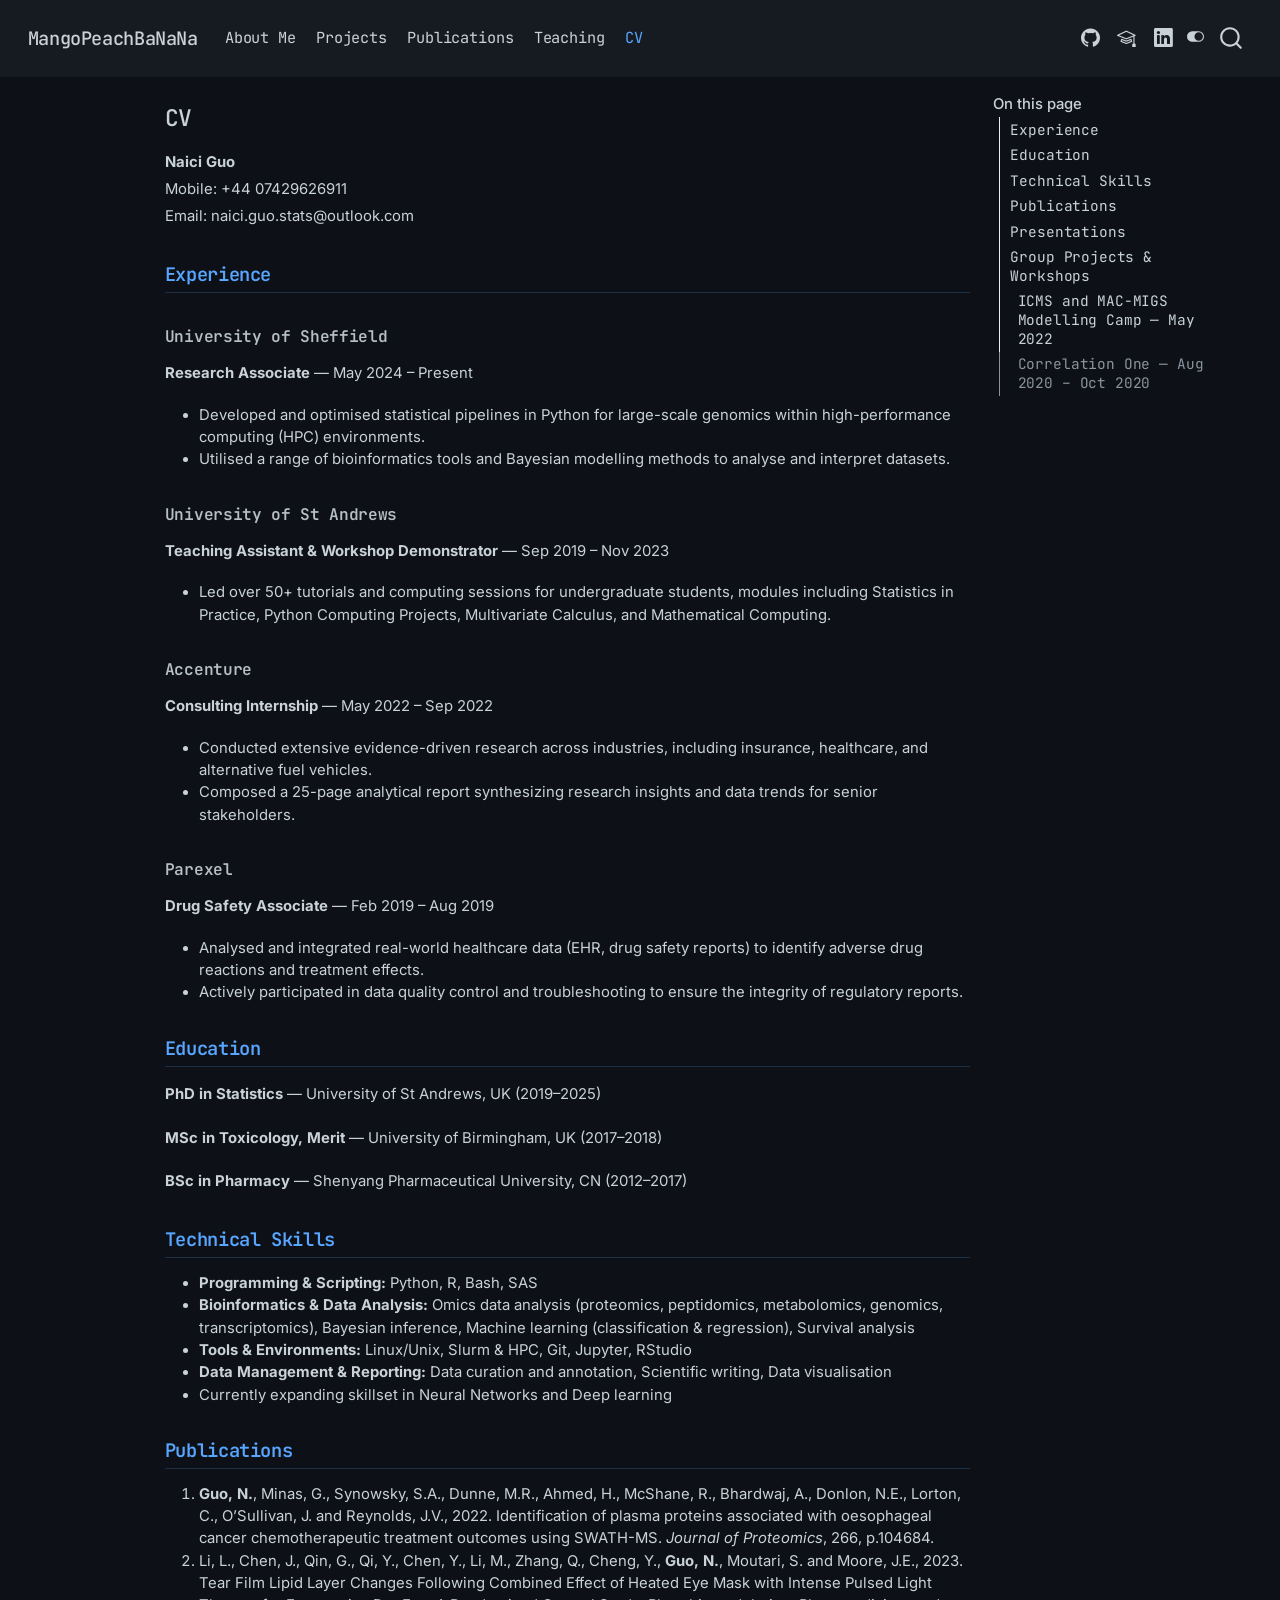
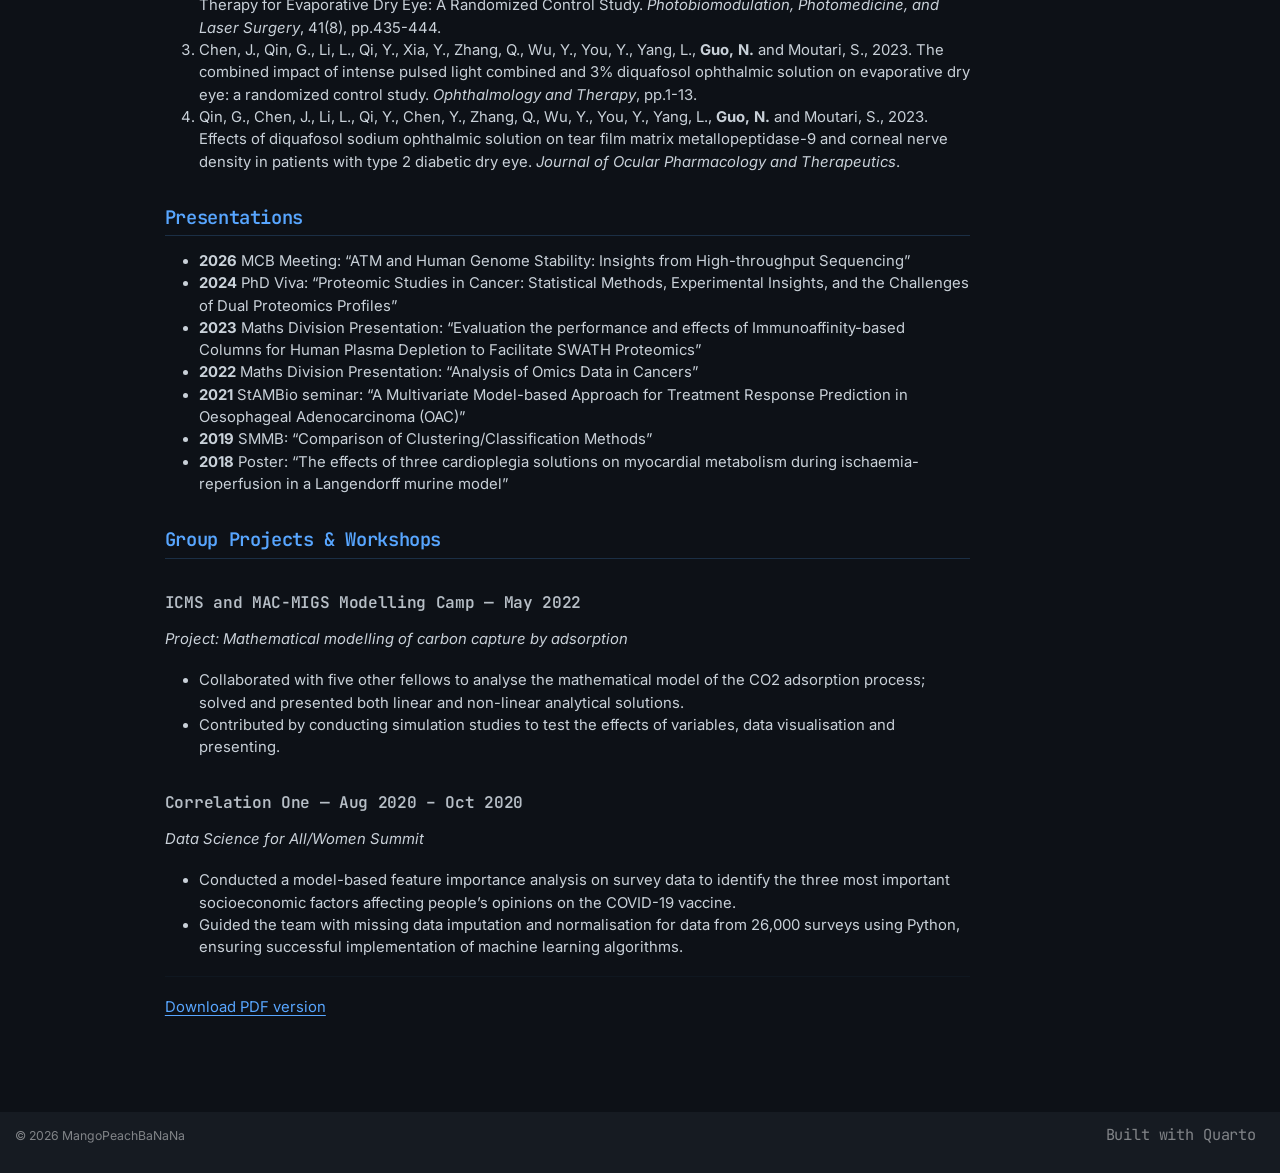
==== commit 36d8fabe: "Set dark theme as default" ====
--- a/docs/CV.html
+++ b/docs/CV.html
@@ -39,12 +39,10 @@
 <link href="site_libs/quarto-html/tippy.css" rel="stylesheet">
 <link href="site_libs/quarto-html/quarto-syntax-highlighting-1db93ad564941799b89f6d85020963cd.css" rel="stylesheet" class="quarto-color-scheme" id="quarto-text-highlighting-styles">
 <link href="site_libs/quarto-html/quarto-syntax-highlighting-dark-fd24eeb1afc0716289c82790ee1a7115.css" rel="stylesheet" class="quarto-color-scheme quarto-color-alternate" id="quarto-text-highlighting-styles">
-<link href="site_libs/quarto-html/quarto-syntax-highlighting-1db93ad564941799b89f6d85020963cd.css" rel="stylesheet" class="quarto-color-scheme-extra" id="quarto-text-highlighting-styles">
 <script src="site_libs/bootstrap/bootstrap.min.js"></script>
 <link href="site_libs/bootstrap/bootstrap-icons.css" rel="stylesheet">
 <link href="site_libs/bootstrap/bootstrap-f5eb65f6535cfbf44bdd7aae90d373fe.min.css" rel="stylesheet" append-hash="true" class="quarto-color-scheme" id="quarto-bootstrap" data-mode="light">
 <link href="site_libs/bootstrap/bootstrap-dark-f8e4020b0d215e789e7d30422905dccf.min.css" rel="stylesheet" append-hash="true" class="quarto-color-scheme quarto-color-alternate" id="quarto-bootstrap" data-mode="dark">
-<link href="site_libs/bootstrap/bootstrap-f5eb65f6535cfbf44bdd7aae90d373fe.min.css" rel="stylesheet" append-hash="true" class="quarto-color-scheme-extra" id="quarto-bootstrap" data-mode="light">
 <script id="quarto-search-options" type="application/json">{
   "location": "navbar",
   "copy-button": false,
@@ -78,7 +76,7 @@
 <link rel="stylesheet" href="styles.css">
 </head>
 
-<body class="nav-fixed quarto-light"><script id="quarto-html-before-body" type="application/javascript">
+<body class="nav-fixed quarto-dark"><script id="quarto-html-before-body" type="application/javascript">
     const toggleBodyColorMode = (bsSheetEl) => {
       const mode = bsSheetEl.getAttribute("data-mode");
       const bodyEl = window.document.querySelector("body");
@@ -220,11 +218,8 @@
         changeGiscusTheme();
       }
     };
-    const authorPrefersDark = false;
-    const queryPrefersDark = window.matchMedia('(prefers-color-scheme: dark)');
-    const darkModeDefault = queryPrefersDark.matches;
-      document.querySelector('link#quarto-text-highlighting-styles.quarto-color-scheme-extra').rel = 'disabled-stylesheet';
-      document.querySelector('link#quarto-bootstrap.quarto-color-scheme-extra').rel = 'disabled-stylesheet';
+    const authorPrefersDark = true;
+    const darkModeDefault = authorPrefersDark;
     let localAlternateSentinel = darkModeDefault ? 'alternate' : 'default';
     // Dark / light mode switch
     window.quartoToggleColorScheme = () => {
@@ -235,14 +230,6 @@
       toggleGiscusIfUsed(toAlternate, darkModeDefault);
       window.dispatchEvent(new Event('resize'));
     };
-    queryPrefersDark.addEventListener("change", e => {
-      if(window.localStorage.getItem("quarto-color-scheme") !== null)
-        return;
-      const alternate = e.matches
-      toggleColorMode(alternate);
-      localAlternateSentinel = e.matches ? 'alternate' : 'default'; // this is used alongside local storage!
-      toggleGiscusIfUsed(alternate, darkModeDefault);
-    });
     // Switch to dark mode if need be
     if (hasAlternateSentinel()) {
       toggleColorMode(true);
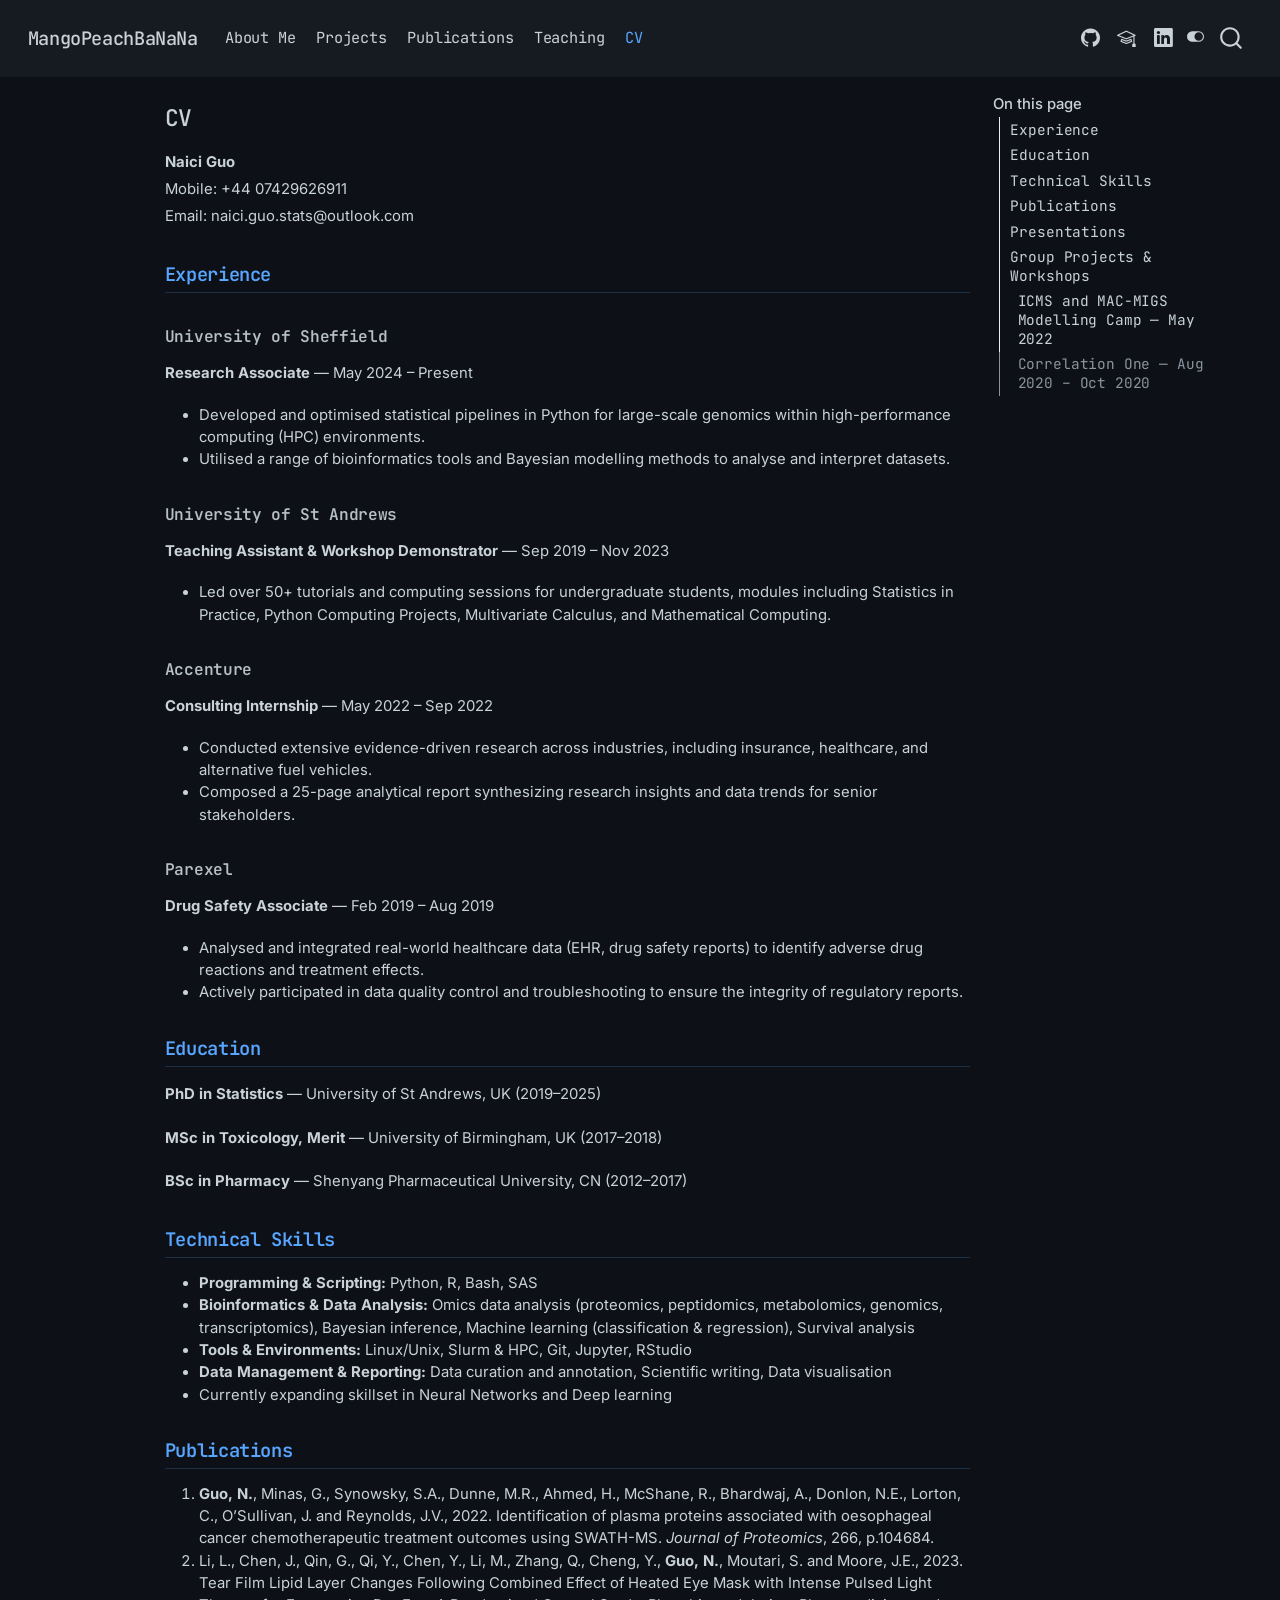
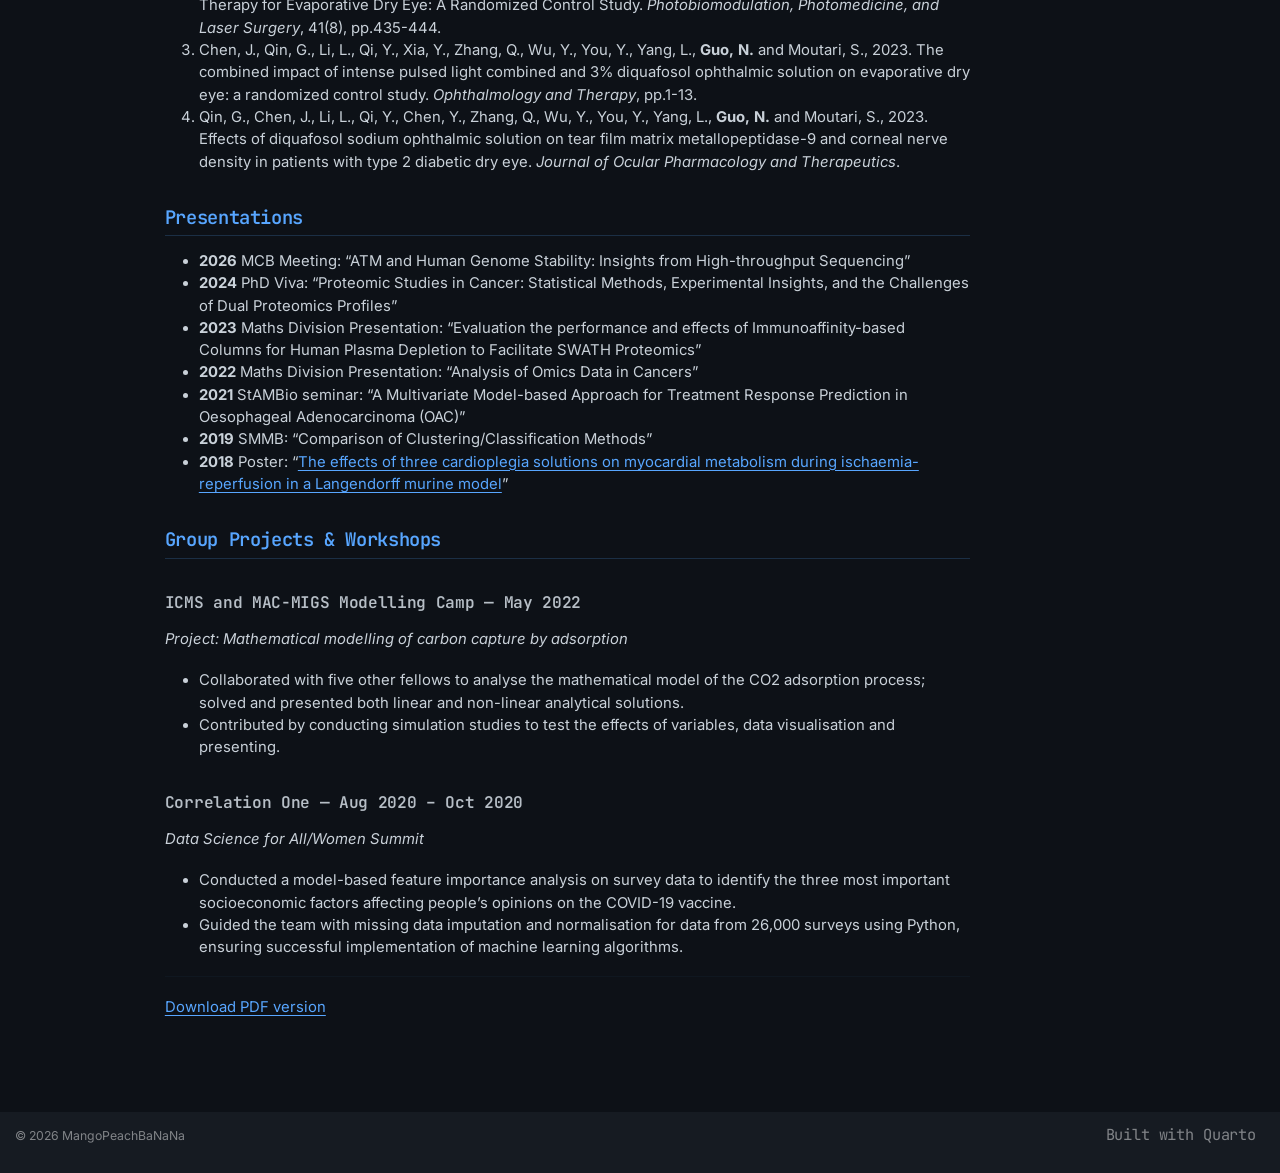
==== commit 70d01518: "Add poster PDF with link" ====
--- a/docs/CV.html
+++ b/docs/CV.html
@@ -420,7 +420,7 @@
 <li><strong>2022</strong> Maths Division Presentation: “Analysis of Omics Data in Cancers”</li>
 <li><strong>2021</strong> StAMBio seminar: “A Multivariate Model-based Approach for Treatment Response Prediction in Oesophageal Adenocarcinoma (OAC)”</li>
 <li><strong>2019</strong> SMMB: “Comparison of Clustering/Classification Methods”</li>
-<li><strong>2018</strong> Poster: “The effects of three cardioplegia solutions on myocardial metabolism during ischaemia-reperfusion in a Langendorff murine model”</li>
+<li><strong>2018</strong> Poster: “<a href="files/poster.pdf">The effects of three cardioplegia solutions on myocardial metabolism during ischaemia-reperfusion in a Langendorff murine model</a>”</li>
 </ul>
 </section>
 <section id="group-projects-workshops" class="level2">
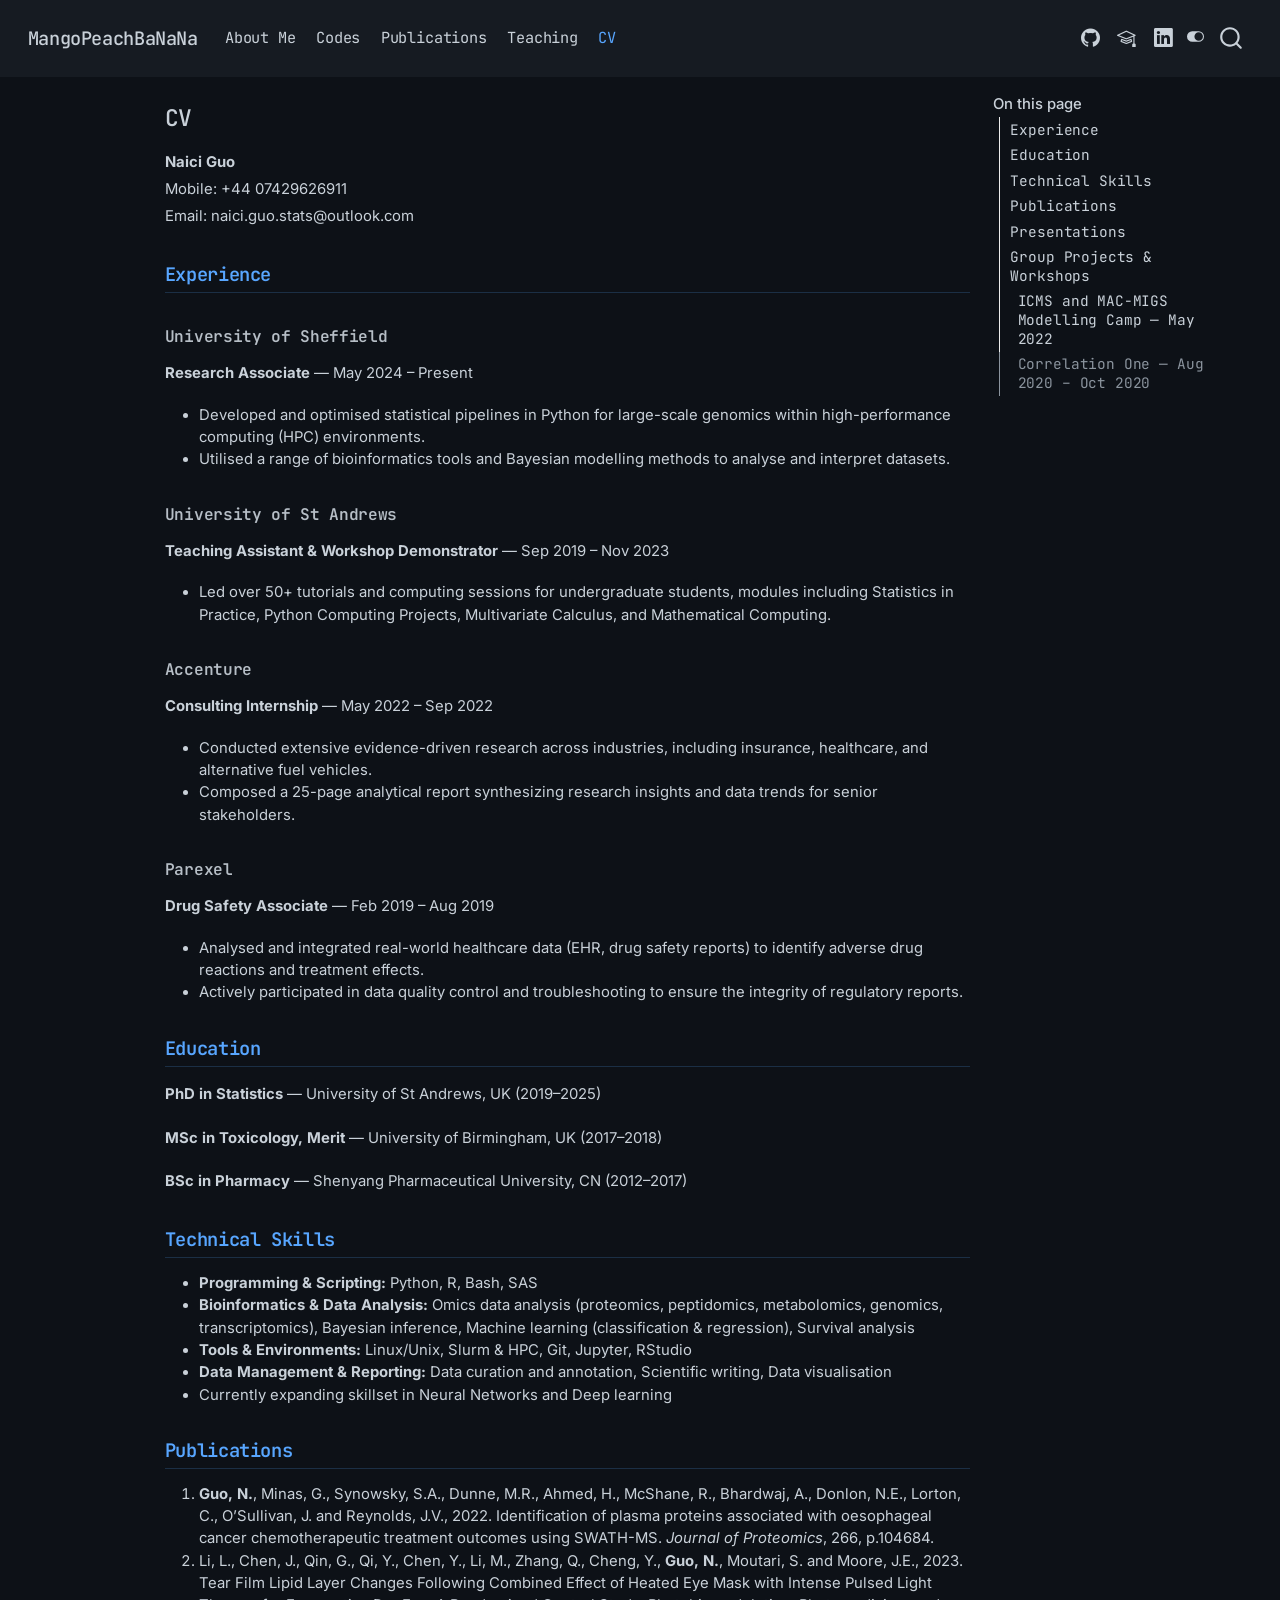
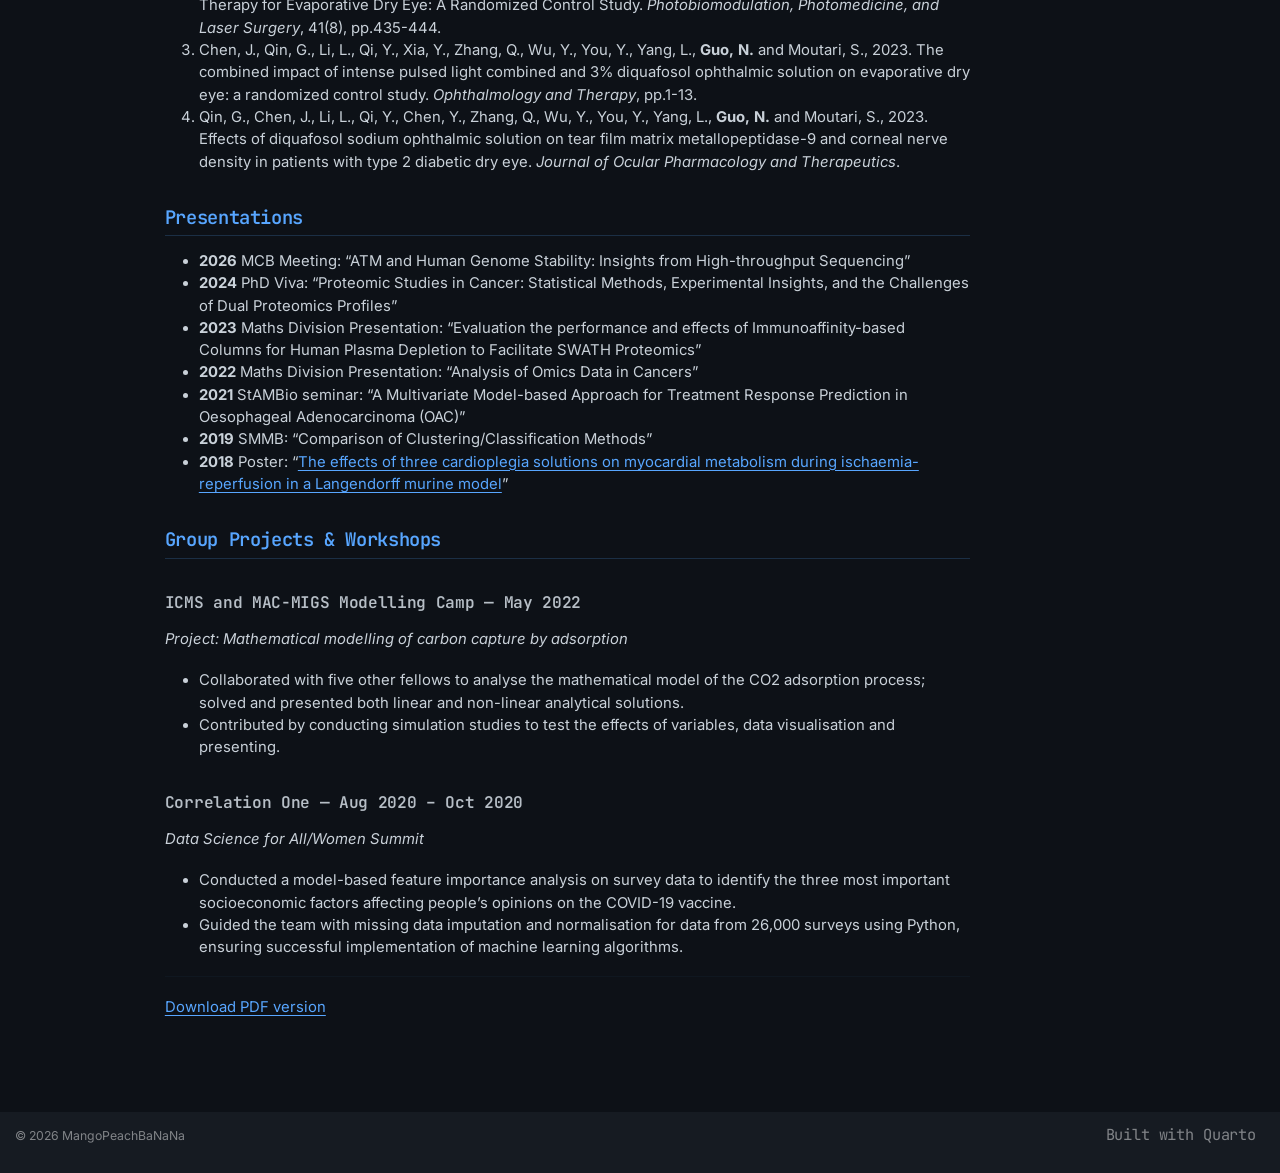
==== commit f7573309: "Rename Projects to Codes" ====
--- a/docs/CV.html
+++ b/docs/CV.html
@@ -259,7 +259,7 @@
   </li>  
   <li class="nav-item">
     <a class="nav-link" href="./projects.html"> 
-<span class="menu-text">Projects</span></a>
+<span class="menu-text">Codes</span></a>
   </li>  
   <li class="nav-item">
     <a class="nav-link" href="./publications.html"> 
